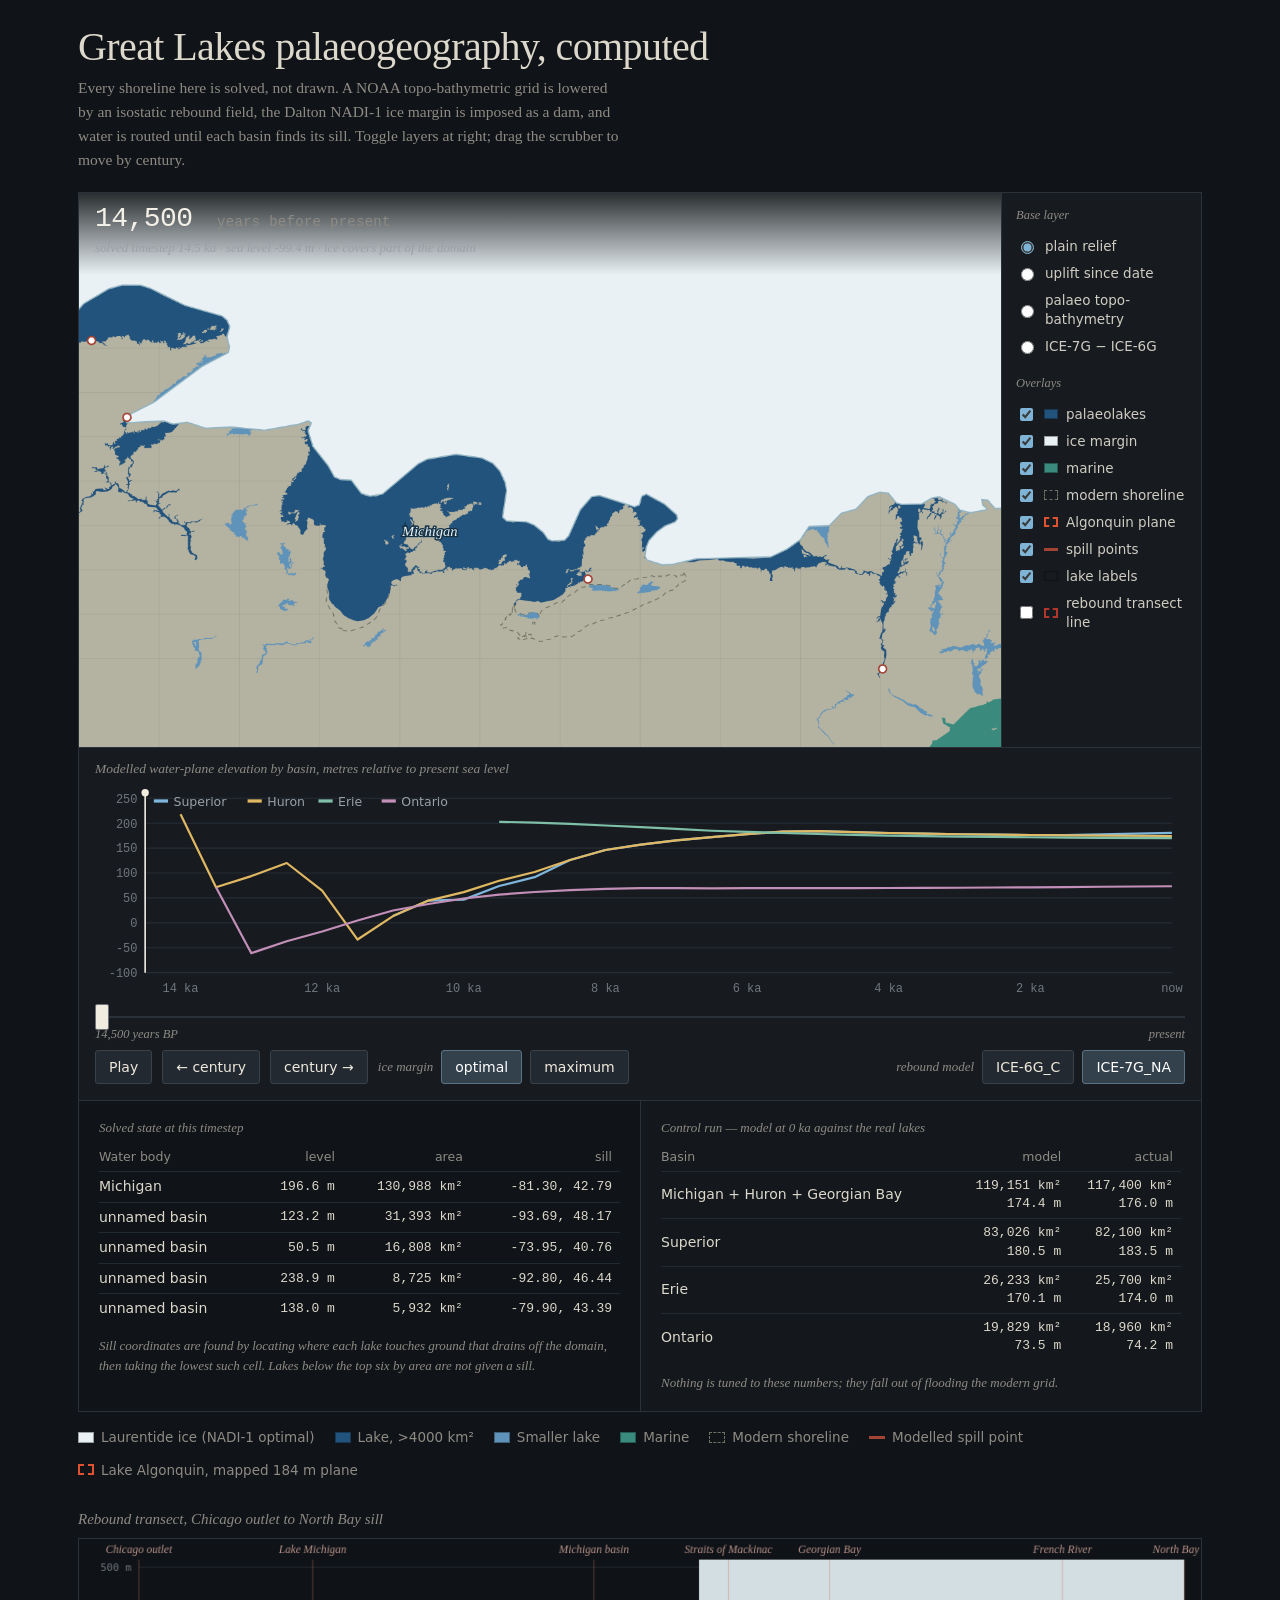
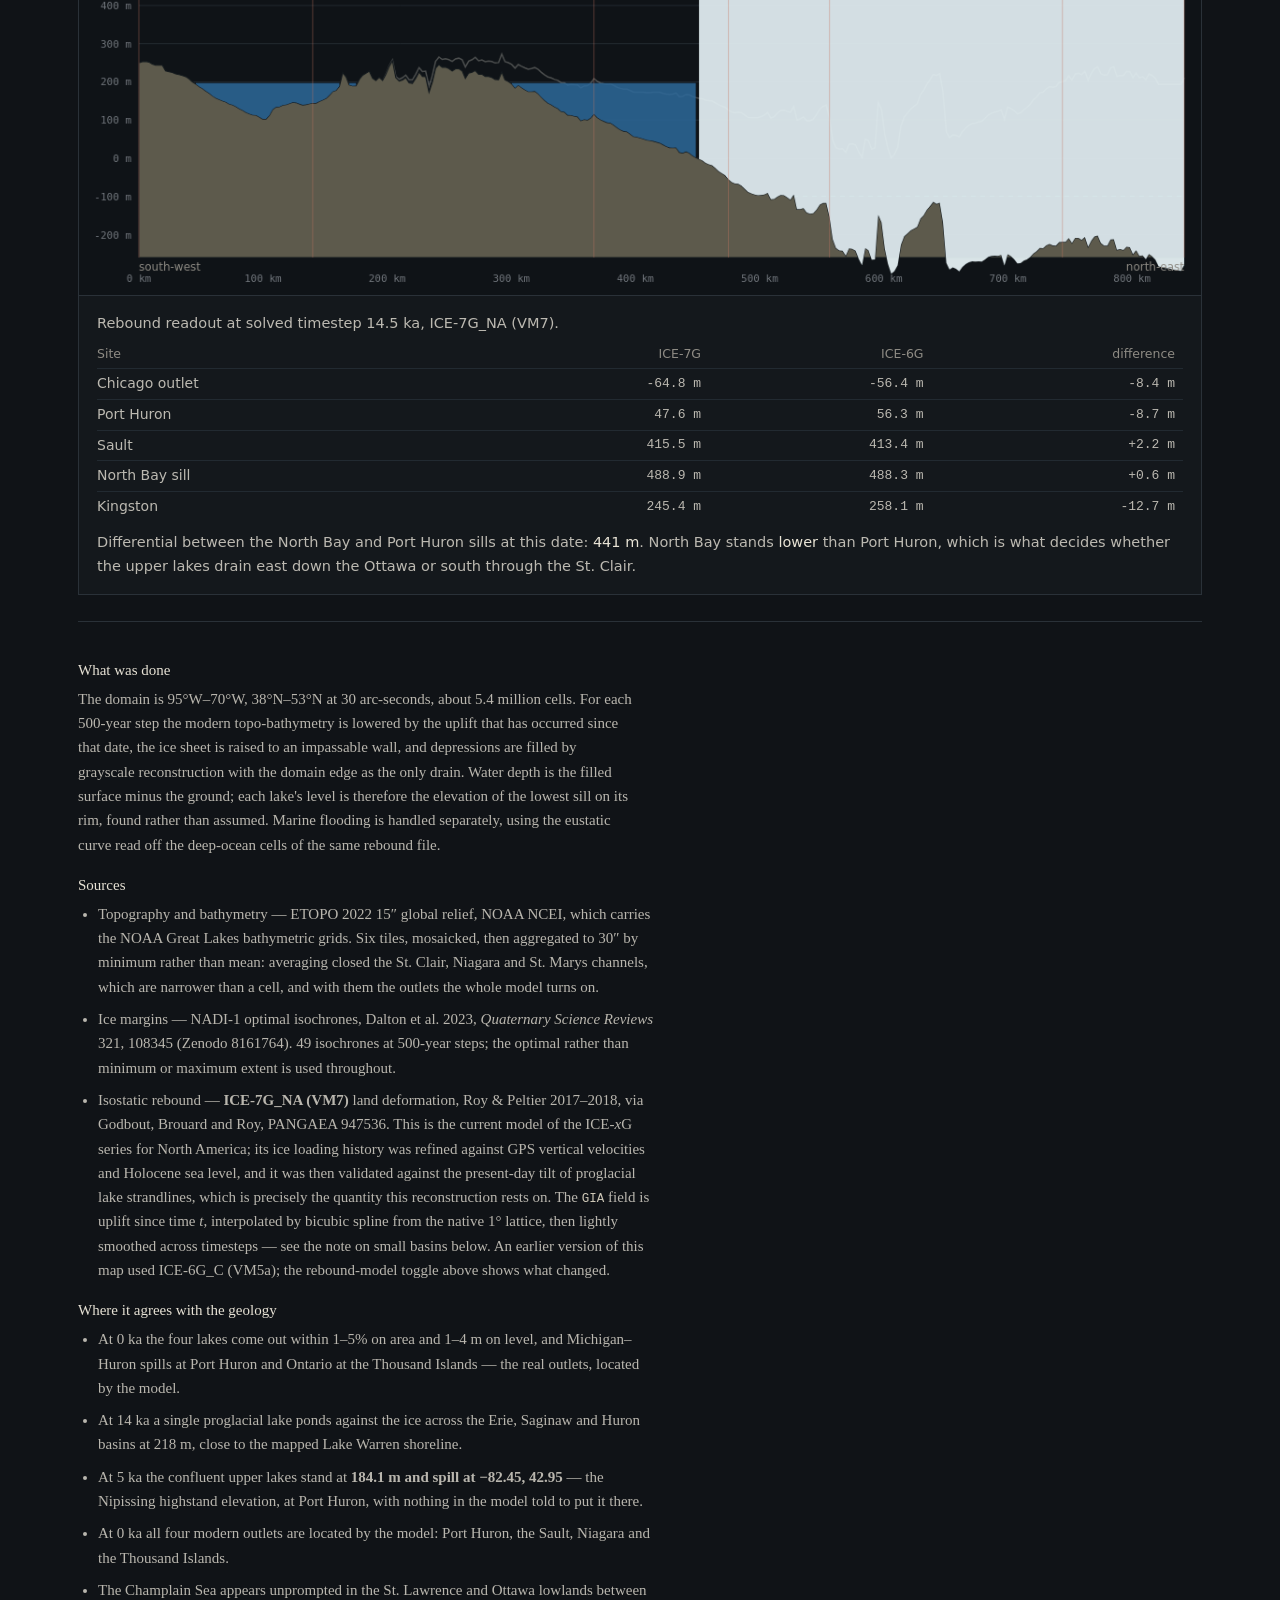
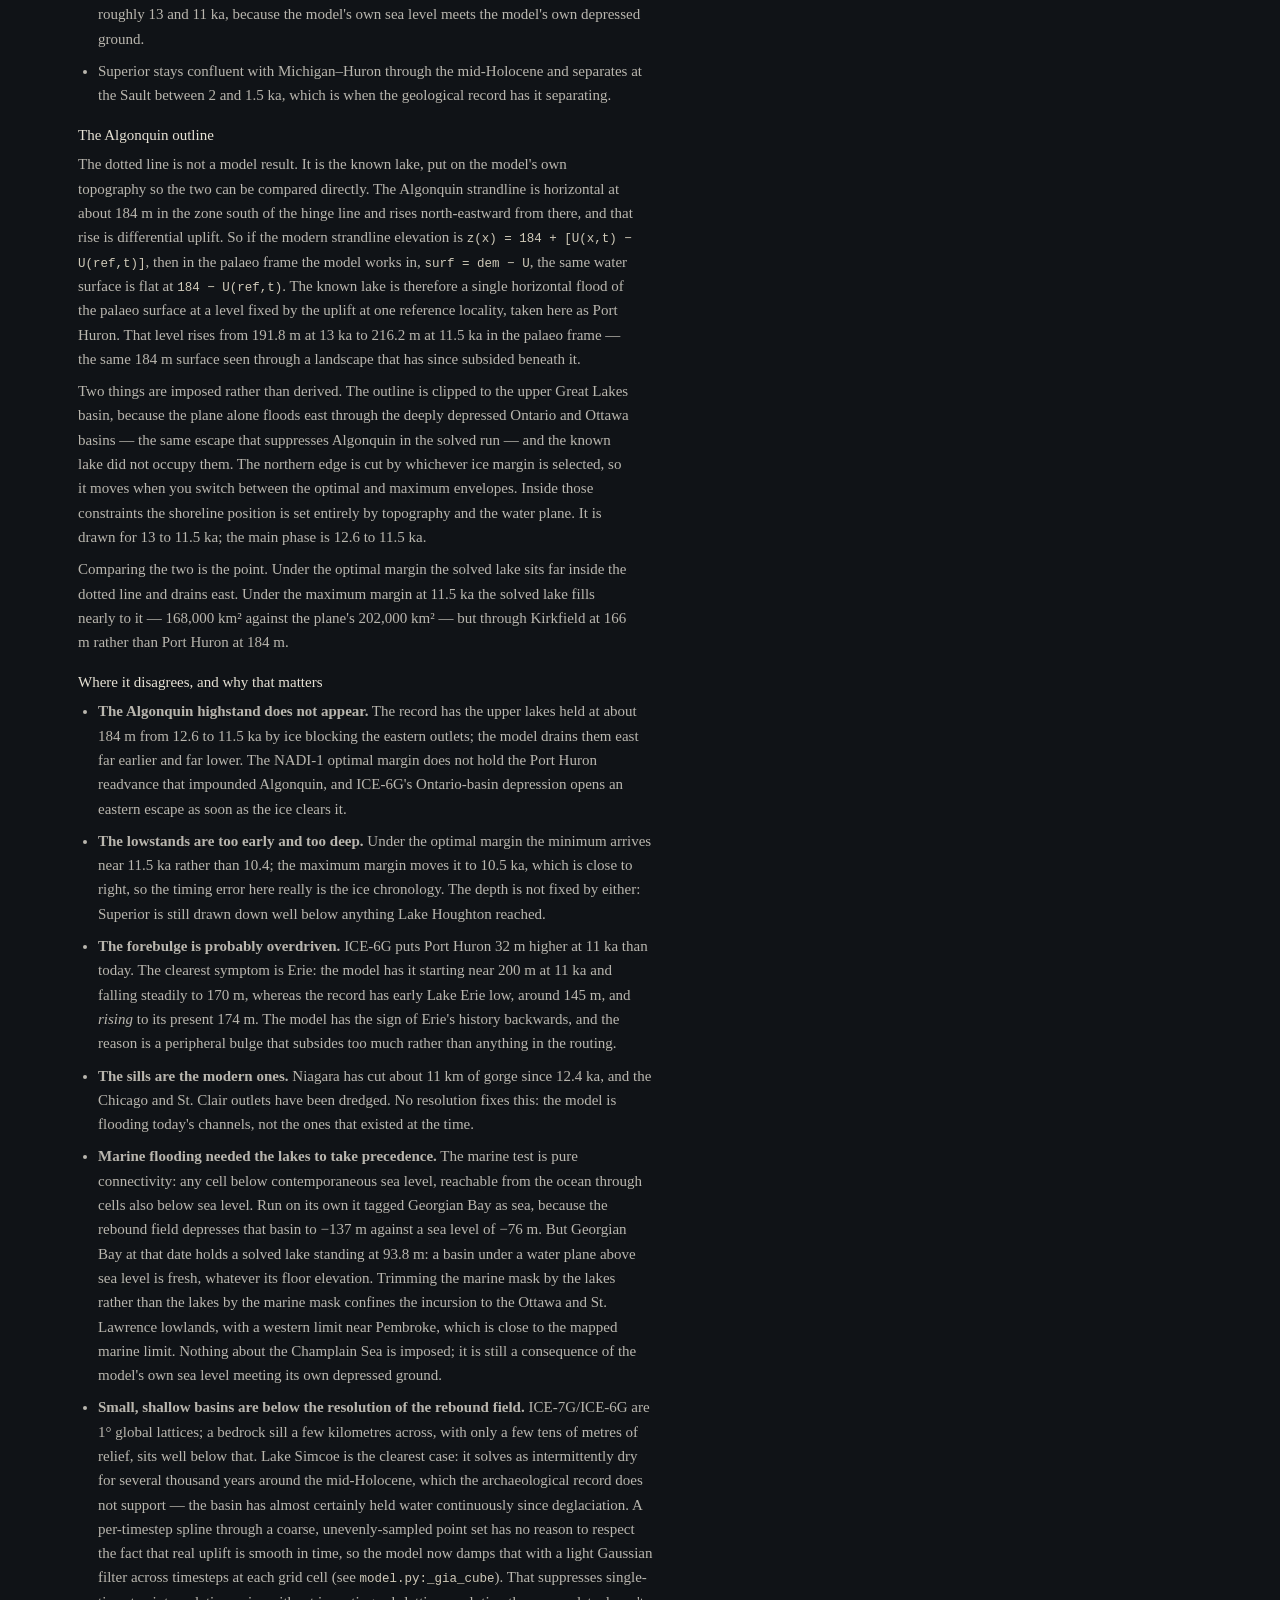
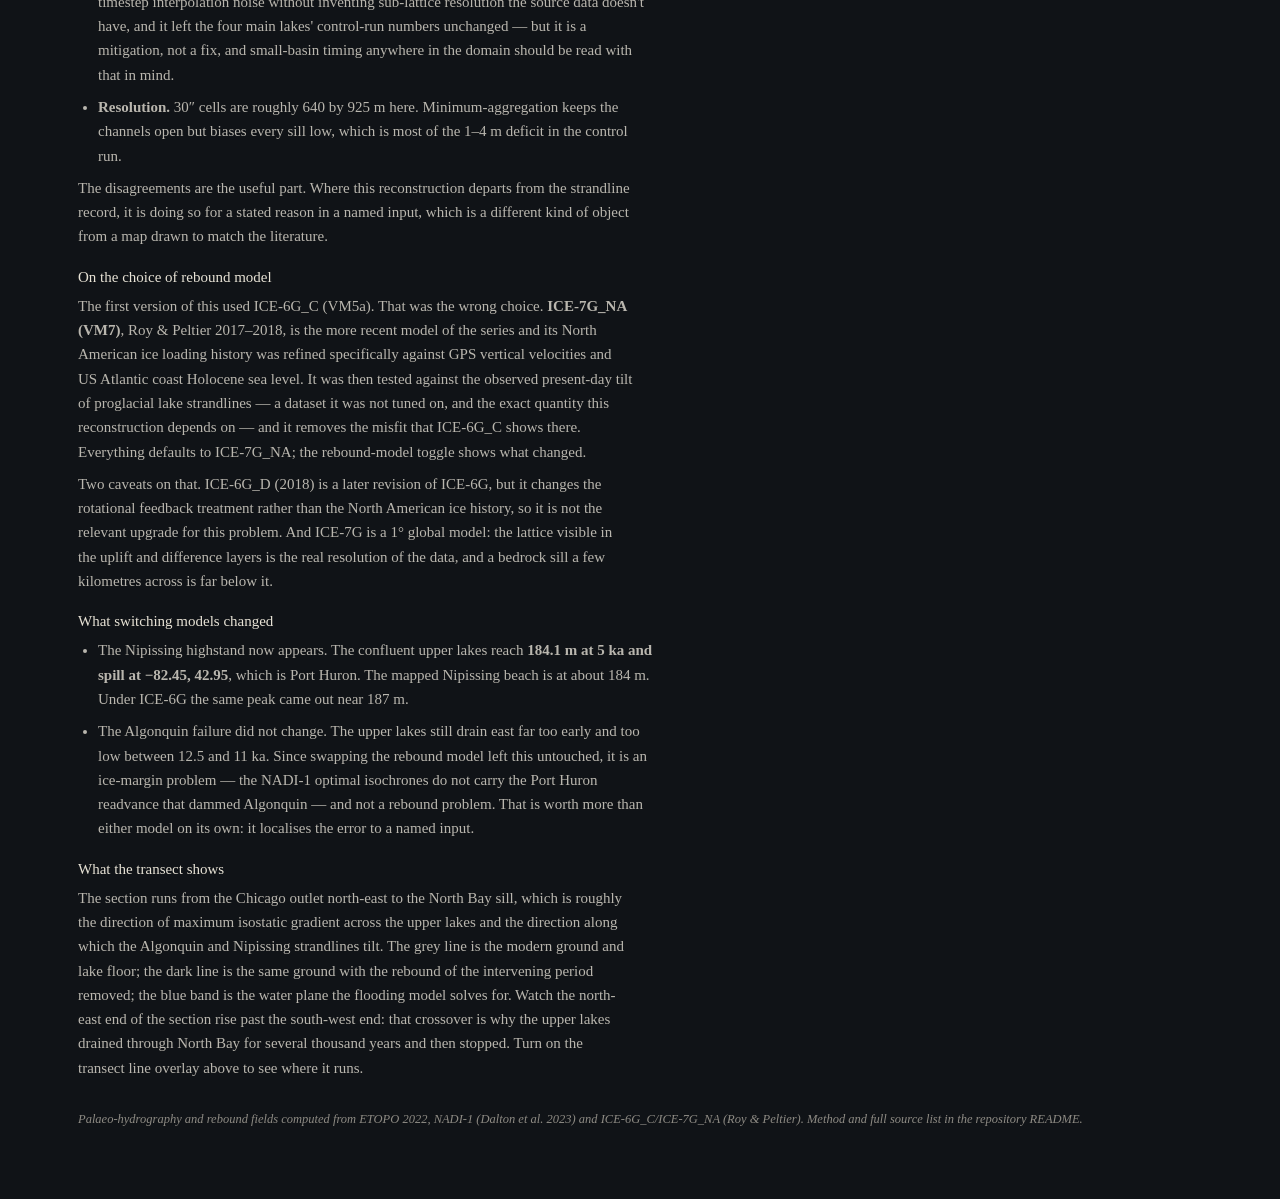
==== index.html @ b4197e24 "Combined two pages into index.html" ====
<!DOCTYPE html>
<html lang="en">
<head>
<meta charset="utf-8">
<meta name="viewport" content="width=device-width, initial-scale=1">
<title>Great Lakes palaeogeography and isostatic rebound, computed</title>
<link rel="stylesheet" href="assets/style.css">
</head>
<body>
<div class="wrap">
<header>
  <h1>Great Lakes palaeogeography, computed</h1>
  <p>Every shoreline here is solved, not drawn. A NOAA topo-bathymetric grid is lowered by an isostatic rebound field, the Dalton NADI-1 ice margin is imposed as a dam, and water is routed until each basin finds its sill. Toggle layers at right; drag the scrubber to move by century.</p>
</header>

<div class="mapwrap">
  <div class="mapframe">
    <canvas id="map" width="1400" height="840"></canvas>
    <div class="reading">
      <div class="yr" id="yr">14,500 <small>years before present</small></div>
      <div class="snap" id="snap"></div>
    </div>
    <div class="loading" id="loading">loading solved timesteps…</div>
  </div>
  <div class="layers">
    <div class="grp">
      <h3>Base layer</h3>
      <label class="radio"><input type="radio" name="base" value="none" checked> plain relief</label>
      <label class="radio"><input type="radio" name="base" value="uplift"> uplift since date</label>
      <label class="radio"><input type="radio" name="base" value="topo"> palaeo topo-bathymetry</label>
      <label class="radio"><input type="radio" name="base" value="diff"> ICE-7G − ICE-6G</label>
    </div>
    <div class="grp">
      <h3>Overlays</h3>
      <label><input type="checkbox" id="lyLakes" checked><b class="sw" style="background:#22537d"></b>palaeolakes</label>
      <label><input type="checkbox" id="lyIce" checked><b class="sw" style="background:#e9f1f4"></b>ice margin</label>
      <label><input type="checkbox" id="lySea" checked><b class="sw" style="background:#3a8b7e"></b>marine</label>
      <label><input type="checkbox" id="lyModern" checked><b class="sw" style="background:transparent;border:1px dashed #6d7161"></b>modern shoreline</label>
      <label><input type="checkbox" id="lyAlg" checked><b class="sw" style="background:transparent;border:2px dashed #e0512f"></b>Algonquin plane</label>
      <label><input type="checkbox" id="lySpill" checked><b class="sw" style="background:#a24334;height:3px;border:none"></b>spill points</label>
      <label><input type="checkbox" id="lyLabels" checked><b class="sw" style="background:transparent"></b>lake labels</label>
      <label><input type="checkbox" id="lyTransect"><b class="sw" style="background:transparent;border:2px dashed #b1372a"></b>rebound transect line</label>
    </div>
  </div>
</div>

<div class="scrub">
  <h2>Modelled water-plane elevation by basin, metres relative to present sea level</h2>
  <svg class="hydro" id="hydro" viewBox="0 0 1000 200" aria-hidden="true"></svg>
  <input type="range" id="slider" min="0" max="14500" step="100" value="0" aria-label="Time, oldest at left">
  <div style="display:flex;justify-content:space-between;font:italic 12.5px Georgia,serif;color:var(--dim);margin-top:2px"><span>14,500 years BP</span><span>present</span></div>
  <div class="controls">
    <button class="btn" id="play">Play</button>
    <button class="btn" id="back">← century</button>
    <button class="btn" id="fwd">century →</button>
    <span style="display:flex;gap:8px;align-items:center">
      <span style="font:italic 13px Georgia,serif;color:var(--dim)">ice margin</span>
      <button class="btn" id="mgOpt" aria-pressed="true">optimal</button>
      <button class="btn" id="mgMax" aria-pressed="false">maximum</button>
    </span>
    <span style="margin-left:auto;display:flex;gap:8px;align-items:center">
      <span style="font:italic 13px Georgia,serif;color:var(--dim)">rebound model</span>
      <button class="btn" id="m6" aria-pressed="false">ICE-6G_C</button>
      <button class="btn" id="m7" aria-pressed="true">ICE-7G_NA</button>
      <div class="scale" id="scaleWrap" style="display:none"><span id="smin"></span><canvas class="ramp" id="ramp" width="150" height="11"></canvas><span id="smax"></span></div>
    </span>
  </div>
</div>

<div class="panel">
  <div class="col">
    <h3>Solved state at this timestep</h3>
    <table id="state"></table>
    <div class="conf" id="conf"></div>
  </div>
  <div class="col">
    <h3>Control run — model at 0 ka against the real lakes</h3>
    <table id="valid"></table>
    <div class="conf">Nothing is tuned to these numbers; they fall out of flooding the modern grid.</div>
  </div>
</div>

<div class="legend">
  <span><b class="sw" style="background:#e9f1f4"></b>Laurentide ice (NADI-1 optimal)</span>
  <span><b class="sw" style="background:#22537d"></b>Lake, &gt;4000 km²</span>
  <span><b class="sw" style="background:#5f93ba"></b>Smaller lake</span>
  <span><b class="sw" style="background:#3a8b7e"></b>Marine</span>
  <span><b class="sw" style="background:transparent;border:1px dashed #6d7161"></b>Modern shoreline</span>
  <span><b class="sw" style="background:#a24334;height:3px;border:none"></b>Modelled spill point</span>
  <span><b class="sw" style="background:transparent;border:2px dashed #e0512f"></b>Lake Algonquin, mapped 184 m plane</span>
</div>

<h2 style="font:italic 400 15px/1.4 Georgia,serif;color:var(--dim);margin:30px 0 0">Rebound transect, Chicago outlet to North Bay sill</h2>
<div class="mapwrap" style="margin-top:8px">
  <div class="mapframe"><canvas id="sec" width="1200" height="380"></canvas></div>
</div>
<div class="readout" id="readout"></div>

<section class="notes">
<h4>What was done</h4>
<p>The domain is 95°W–70°W, 38°N–53°N at 30 arc-seconds, about 5.4 million cells. For each 500-year step the modern topo-bathymetry is lowered by the uplift that has occurred since that date, the ice sheet is raised to an impassable wall, and depressions are filled by grayscale reconstruction with the domain edge as the only drain. Water depth is the filled surface minus the ground; each lake's level is therefore the elevation of the lowest sill on its rim, found rather than assumed. Marine flooding is handled separately, using the eustatic curve read off the deep-ocean cells of the same rebound file.</p>

<h4>Sources</h4>
<ul>
<li>Topography and bathymetry — ETOPO 2022 15″ global relief, NOAA NCEI, which carries the NOAA Great Lakes bathymetric grids. Six tiles, mosaicked, then aggregated to 30″ by minimum rather than mean: averaging closed the St. Clair, Niagara and St. Marys channels, which are narrower than a cell, and with them the outlets the whole model turns on.</li>
<li>Ice margins — NADI-1 optimal isochrones, Dalton et al. 2023, <em>Quaternary Science Reviews</em> 321, 108345 (Zenodo 8161764). 49 isochrones at 500-year steps; the optimal rather than minimum or maximum extent is used throughout.</li>
<li>Isostatic rebound — <b>ICE-7G_NA (VM7)</b> land deformation, Roy &amp; Peltier 2017–2018, via Godbout, Brouard and Roy, PANGAEA 947536. This is the current model of the ICE-<em>x</em>G series for North America; its ice loading history was refined against GPS vertical velocities and Holocene sea level, and it was then validated against the present-day tilt of proglacial lake strandlines, which is precisely the quantity this reconstruction rests on. The <code>GIA</code> field is uplift since time <em>t</em>, interpolated by bicubic spline from the native 1° lattice, then lightly smoothed across timesteps — see the note on small basins below. An earlier version of this map used ICE-6G_C (VM5a); the rebound-model toggle above shows what changed.</li>
</ul>

<h4>Where it agrees with the geology</h4>
<ul>
<li>At 0 ka the four lakes come out within 1–5% on area and 1–4 m on level, and Michigan–Huron spills at Port Huron and Ontario at the Thousand Islands — the real outlets, located by the model.</li>
<li>At 14 ka a single proglacial lake ponds against the ice across the Erie, Saginaw and Huron basins at 218 m, close to the mapped Lake Warren shoreline.</li>
<li>At 5 ka the confluent upper lakes stand at <b>184.1 m and spill at −82.45, 42.95</b> — the Nipissing highstand elevation, at Port Huron, with nothing in the model told to put it there.</li>
<li>At 0 ka all four modern outlets are located by the model: Port Huron, the Sault, Niagara and the Thousand Islands.</li>
<li>The Champlain Sea appears unprompted in the St. Lawrence and Ottawa lowlands between roughly 13 and 11 ka, because the model's own sea level meets the model's own depressed ground.</li>
<li>Superior stays confluent with Michigan–Huron through the mid-Holocene and separates at the Sault between 2 and 1.5 ka, which is when the geological record has it separating.</li>
</ul>

<h4>The Algonquin outline</h4>
<p>The dotted line is not a model result. It is the known lake, put on the model's own topography so the two can be compared directly. The Algonquin strandline is horizontal at about 184 m in the zone south of the hinge line and rises north-eastward from there, and that rise is differential uplift. So if the modern strandline elevation is <code>z(x) = 184 + [U(x,t) − U(ref,t)]</code>, then in the palaeo frame the model works in, <code>surf = dem − U</code>, the same water surface is flat at <code>184 − U(ref,t)</code>. The known lake is therefore a single horizontal flood of the palaeo surface at a level fixed by the uplift at one reference locality, taken here as Port Huron. That level rises from 191.8 m at 13 ka to 216.2 m at 11.5 ka in the palaeo frame — the same 184 m surface seen through a landscape that has since subsided beneath it.</p>
<p>Two things are imposed rather than derived. The outline is clipped to the upper Great Lakes basin, because the plane alone floods east through the deeply depressed Ontario and Ottawa basins — the same escape that suppresses Algonquin in the solved run — and the known lake did not occupy them. The northern edge is cut by whichever ice margin is selected, so it moves when you switch between the optimal and maximum envelopes. Inside those constraints the shoreline position is set entirely by topography and the water plane. It is drawn for 13 to 11.5 ka; the main phase is 12.6 to 11.5 ka.</p>
<p>Comparing the two is the point. Under the optimal margin the solved lake sits far inside the dotted line and drains east. Under the maximum margin at 11.5 ka the solved lake fills nearly to it — 168,000 km² against the plane's 202,000 km² — but through Kirkfield at 166 m rather than Port Huron at 184 m.</p>

<h4>Where it disagrees, and why that matters</h4>
<ul>
<li><strong>The Algonquin highstand does not appear.</strong> The record has the upper lakes held at about 184 m from 12.6 to 11.5 ka by ice blocking the eastern outlets; the model drains them east far earlier and far lower. The NADI-1 optimal margin does not hold the Port Huron readvance that impounded Algonquin, and ICE-6G's Ontario-basin depression opens an eastern escape as soon as the ice clears it.</li>
<li><strong>The lowstands are too early and too deep.</strong> Under the optimal margin the minimum arrives near 11.5 ka rather than 10.4; the maximum margin moves it to 10.5 ka, which is close to right, so the timing error here really is the ice chronology. The depth is not fixed by either: Superior is still drawn down well below anything Lake Houghton reached.</li>
<li><strong>The forebulge is probably overdriven.</strong> ICE-6G puts Port Huron 32 m higher at 11 ka than today. The clearest symptom is Erie: the model has it starting near 200 m at 11 ka and falling steadily to 170 m, whereas the record has early Lake Erie low, around 145 m, and <em>rising</em> to its present 174 m. The model has the sign of Erie's history backwards, and the reason is a peripheral bulge that subsides too much rather than anything in the routing.</li>
<li><strong>The sills are the modern ones.</strong> Niagara has cut about 11 km of gorge since 12.4 ka, and the Chicago and St. Clair outlets have been dredged. No resolution fixes this: the model is flooding today's channels, not the ones that existed at the time.</li>
<li><strong>Marine flooding needed the lakes to take precedence.</strong> The marine test is pure connectivity: any cell below contemporaneous sea level, reachable from the ocean through cells also below sea level. Run on its own it tagged Georgian Bay as sea, because the rebound field depresses that basin to −137 m against a sea level of −76 m. But Georgian Bay at that date holds a solved lake standing at 93.8 m: a basin under a water plane above sea level is fresh, whatever its floor elevation. Trimming the marine mask by the lakes rather than the lakes by the marine mask confines the incursion to the Ottawa and St. Lawrence lowlands, with a western limit near Pembroke, which is close to the mapped marine limit. Nothing about the Champlain Sea is imposed; it is still a consequence of the model's own sea level meeting its own depressed ground.</li>
<li><strong>Small, shallow basins are below the resolution of the rebound field.</strong> ICE-7G/ICE-6G are 1° global lattices; a bedrock sill a few kilometres across, with only a few tens of metres of relief, sits well below that. Lake Simcoe is the clearest case: it solves as intermittently dry for several thousand years around the mid-Holocene, which the archaeological record does not support — the basin has almost certainly held water continuously since deglaciation. A per-timestep spline through a coarse, unevenly-sampled point set has no reason to respect the fact that real uplift is smooth in time, so the model now damps that with a light Gaussian filter across timesteps at each grid cell (see <code>model.py:_gia_cube</code>). That suppresses single-timestep interpolation noise without inventing sub-lattice resolution the source data doesn't have, and it left the four main lakes' control-run numbers unchanged — but it is a mitigation, not a fix, and small-basin timing anywhere in the domain should be read with that in mind.</li>
<li><strong>Resolution.</strong> 30″ cells are roughly 640 by 925 m here. Minimum-aggregation keeps the channels open but biases every sill low, which is most of the 1–4 m deficit in the control run.</li>
</ul>
<p>The disagreements are the useful part. Where this reconstruction departs from the strandline record, it is doing so for a stated reason in a named input, which is a different kind of object from a map drawn to match the literature.</p>

<h4>On the choice of rebound model</h4>
<p>The first version of this used ICE-6G_C (VM5a). That was the wrong choice. <b>ICE-7G_NA (VM7)</b>, Roy &amp; Peltier 2017–2018, is the more recent model of the series and its North American ice loading history was refined specifically against GPS vertical velocities and US Atlantic coast Holocene sea level. It was then tested against the observed present-day tilt of proglacial lake strandlines — a dataset it was not tuned on, and the exact quantity this reconstruction depends on — and it removes the misfit that ICE-6G_C shows there. Everything defaults to ICE-7G_NA; the rebound-model toggle shows what changed.</p>
<p>Two caveats on that. ICE-6G_D (2018) is a later revision of ICE-6G, but it changes the rotational feedback treatment rather than the North American ice history, so it is not the relevant upgrade for this problem. And ICE-7G is a 1° global model: the lattice visible in the uplift and difference layers is the real resolution of the data, and a bedrock sill a few kilometres across is far below it.</p>

<h4>What switching models changed</h4>
<ul>
<li>The Nipissing highstand now appears. The confluent upper lakes reach <b>184.1 m at 5 ka and spill at −82.45, 42.95</b>, which is Port Huron. The mapped Nipissing beach is at about 184 m. Under ICE-6G the same peak came out near 187 m.</li>
<li>The Algonquin failure did not change. The upper lakes still drain east far too early and too low between 12.5 and 11 ka. Since swapping the rebound model left this untouched, it is an ice-margin problem — the NADI-1 optimal isochrones do not carry the Port Huron readvance that dammed Algonquin — and not a rebound problem. That is worth more than either model on its own: it localises the error to a named input.</li>
</ul>

<h4>What the transect shows</h4>
<p>The section runs from the Chicago outlet north-east to the North Bay sill, which is roughly the direction of maximum isostatic gradient across the upper lakes and the direction along which the Algonquin and Nipissing strandlines tilt. The grey line is the modern ground and lake floor; the dark line is the same ground with the rebound of the intervening period removed; the blue band is the water plane the flooding model solves for. Watch the north-east end of the section rise past the south-west end: that crossover is why the upper lakes drained through North Bay for several thousand years and then stopped. Turn on the transect line overlay above to see where it runs.</p>
</section>

<footer class="credit">Palaeo-hydrography and rebound fields computed from ETOPO 2022, NADI-1 (Dalton et al. 2023) and ICE-6G_C/ICE-7G_NA (Roy &amp; Peltier). Method and full source list in the repository README.</footer>
</div>
<script src="assets/app.js"></script>
</body>
</html>
---- assets/style.css ----
:root{
  --slate:#101317; --slate2:#171b20; --rule:#2a3138;
  --till:#b4b2a1; --ice:#e9f1f4; --water:#22537d; --water2:#5f93ba;
  --sea:#3a8b7e; --outlet:#a24334; --paper:#dcd8cb; --dim:#8e8b84;
}
*{box-sizing:border-box}
html,body{margin:0;background:var(--slate);color:var(--paper)}
body{font:16px/1.55 "Iowan Old Style","Hoefler Text",Georgia,serif;-webkit-font-smoothing:antialiased}
.wrap{max-width:1160px;margin:0 auto;padding:26px 18px 70px}
h1{font-size:clamp(25px,4.2vw,40px);line-height:1.06;font-weight:400;letter-spacing:-.015em;margin:0 0 8px}
header p{margin:0;max-width:70ch;color:var(--dim);font-size:15.5px}

/* map + layer rail */
.mapwrap{display:flex;gap:0;margin-top:20px;border:1px solid var(--rule);background:#0c0f12}
.mapframe{position:relative;flex:1;min-width:0;overflow:hidden}
canvas{display:block;width:100%;height:auto}
.reading{position:absolute;top:0;left:0;width:100%;padding:12px 16px 16px;pointer-events:none;
  background:linear-gradient(180deg,rgba(8,11,14,.85),rgba(8,11,14,0))}
.yr{font:400 clamp(20px,3vw,28px)/1 ui-monospace,Menlo,Consolas,monospace;letter-spacing:-.02em;color:#f3f0e7}
.yr small{font-size:.5em;color:var(--dim);margin-left:.6em;letter-spacing:.02em}
.snap{margin-top:5px;font-size:13px;color:#9aa0a6;font-style:italic;max-width:70ch}

.layers{width:200px;flex:none;border-left:1px solid var(--rule);background:var(--slate2);
  padding:14px 14px 10px;font:400 13.5px/1.4 ui-sans-serif,system-ui,sans-serif}
.layers h3{margin:0 0 8px;font:italic 400 12.5px/1.4 Georgia,serif;color:var(--dim)}
.layers .grp{margin:0 0 16px}
.layers .grp:last-child{margin-bottom:0}
.layers label{display:flex;align-items:center;gap:8px;padding:4px 0;color:#cfccc1;cursor:pointer}
.layers label.radio{padding-left:0}
.layers input{accent-color:#7fb4d6;cursor:pointer}
.layers .sw{width:14px;height:10px;border:1px solid rgba(0,0,0,.35);flex:none}
@media (max-width:820px){.mapwrap{flex-direction:column}.layers{width:auto;border-left:none;border-top:1px solid var(--rule);
  display:grid;grid-template-columns:1fr 1fr}}

.scrub{border:1px solid var(--rule);border-top:none;background:var(--slate2);padding:12px 16px 6px}
.scrub h2{margin:0 0 4px;font:italic 400 13.5px/1.4 Georgia,serif;color:var(--dim)}
svg.hydro{display:block;width:100%;height:auto;overflow:visible}
input[type=range]{-webkit-appearance:none;appearance:none;width:100%;background:transparent;margin:2px 0 0}
input[type=range]:focus{outline:none}
input[type=range]:focus-visible{outline:2px solid #7fb4d6;outline-offset:6px}
input[type=range]::-webkit-slider-runnable-track{height:2px;background:var(--rule)}
input[type=range]::-moz-range-track{height:2px;background:var(--rule)}
input[type=range]::-webkit-slider-thumb{-webkit-appearance:none;width:14px;height:26px;margin-top:-12px;
  border-radius:2px;background:#f0ece0;border:1px solid #6d7278;cursor:grab}
input[type=range]::-moz-range-thumb{width:14px;height:26px;border-radius:2px;background:#f0ece0;border:1px solid #6d7278}
.controls{display:flex;gap:10px;align-items:center;flex-wrap:wrap;padding:8px 0 10px}
button.btn{font:500 14px/1 ui-sans-serif,system-ui,sans-serif;color:#eee9dc;background:#222931;
  border:1px solid #39424b;border-radius:3px;padding:9px 13px;cursor:pointer}
button.btn:hover{background:#2b333b}
button.btn:focus-visible{outline:2px solid #7fb4d6;outline-offset:2px}
button.btn[aria-pressed=true]{background:#33414d;border-color:#5b7285;color:#fff}
.scale{display:flex;align-items:center;gap:10px;margin-left:auto;font:400 12.5px/1 ui-sans-serif,system-ui,sans-serif;color:var(--dim)}
.ramp{width:150px;height:11px;border:1px solid #3a424a}

.panel{border:1px solid var(--rule);border-top:none;display:grid;grid-template-columns:1fr 1fr}
.col{padding:18px 20px}
.col+.col{border-left:1px solid var(--rule);background:#14181c}
h3{margin:0 0 10px;font:italic 400 13px/1.4 Georgia,serif;color:var(--dim)}
table{border-collapse:collapse;width:100%;font:400 14px/1.4 ui-sans-serif,system-ui,sans-serif}
th{text-align:left;font-weight:500;color:var(--dim);padding:0 8px 6px 0;font-size:12.5px}
td{padding:5px 8px 5px 0;border-top:1px solid #222a31;font-variant-numeric:tabular-nums}
td.n{text-align:right;font-family:ui-monospace,Menlo,monospace;font-size:13px}
.conf{font-size:13px;color:var(--dim);font-style:italic;margin-top:12px}

.readout{border:1px solid var(--rule);border-top:none;padding:16px 18px;background:#14181c;
  font:400 14.5px/1.6 ui-sans-serif,system-ui,sans-serif;color:#bcb9b1}
.readout b{color:#e9e4d6;font-weight:500}

.legend{display:flex;flex-wrap:wrap;gap:14px 20px;margin-top:16px;
  font:400 13.5px/1.4 ui-sans-serif,system-ui,sans-serif;color:var(--dim)}
.legend span{display:flex;align-items:center;gap:7px}
.sw{width:16px;height:11px;border:1px solid rgba(0,0,0,.35)}

.loading{position:absolute;inset:0;display:flex;align-items:center;justify-content:center;
  font:italic 15px Georgia,serif;color:var(--dim);background:#0c0f12}
.loading[hidden]{display:none}

section.notes{margin-top:26px;border-top:1px solid var(--rule);padding-top:20px}
section.notes h4{margin:18px 0 6px;font:400 15px/1.4 Georgia,serif;color:#e7e2d5}
section.notes p,section.notes li{font-size:15px;line-height:1.62;color:#b9b6ae;max-width:74ch;margin:0 0 8px}
section.notes ul{padding-left:20px;margin:0 0 8px}
code{font:12.5px ui-monospace,Menlo,monospace;color:#cfc9b8}
a{color:#a9c9dd}
a:visited{color:#b3a9dd}
footer.credit{margin-top:30px;font-size:12.5px;color:var(--dim);font-style:italic}

@media (max-width:760px){.panel{grid-template-columns:1fr}.col+.col{border-left:none;border-top:1px solid var(--rule)}}
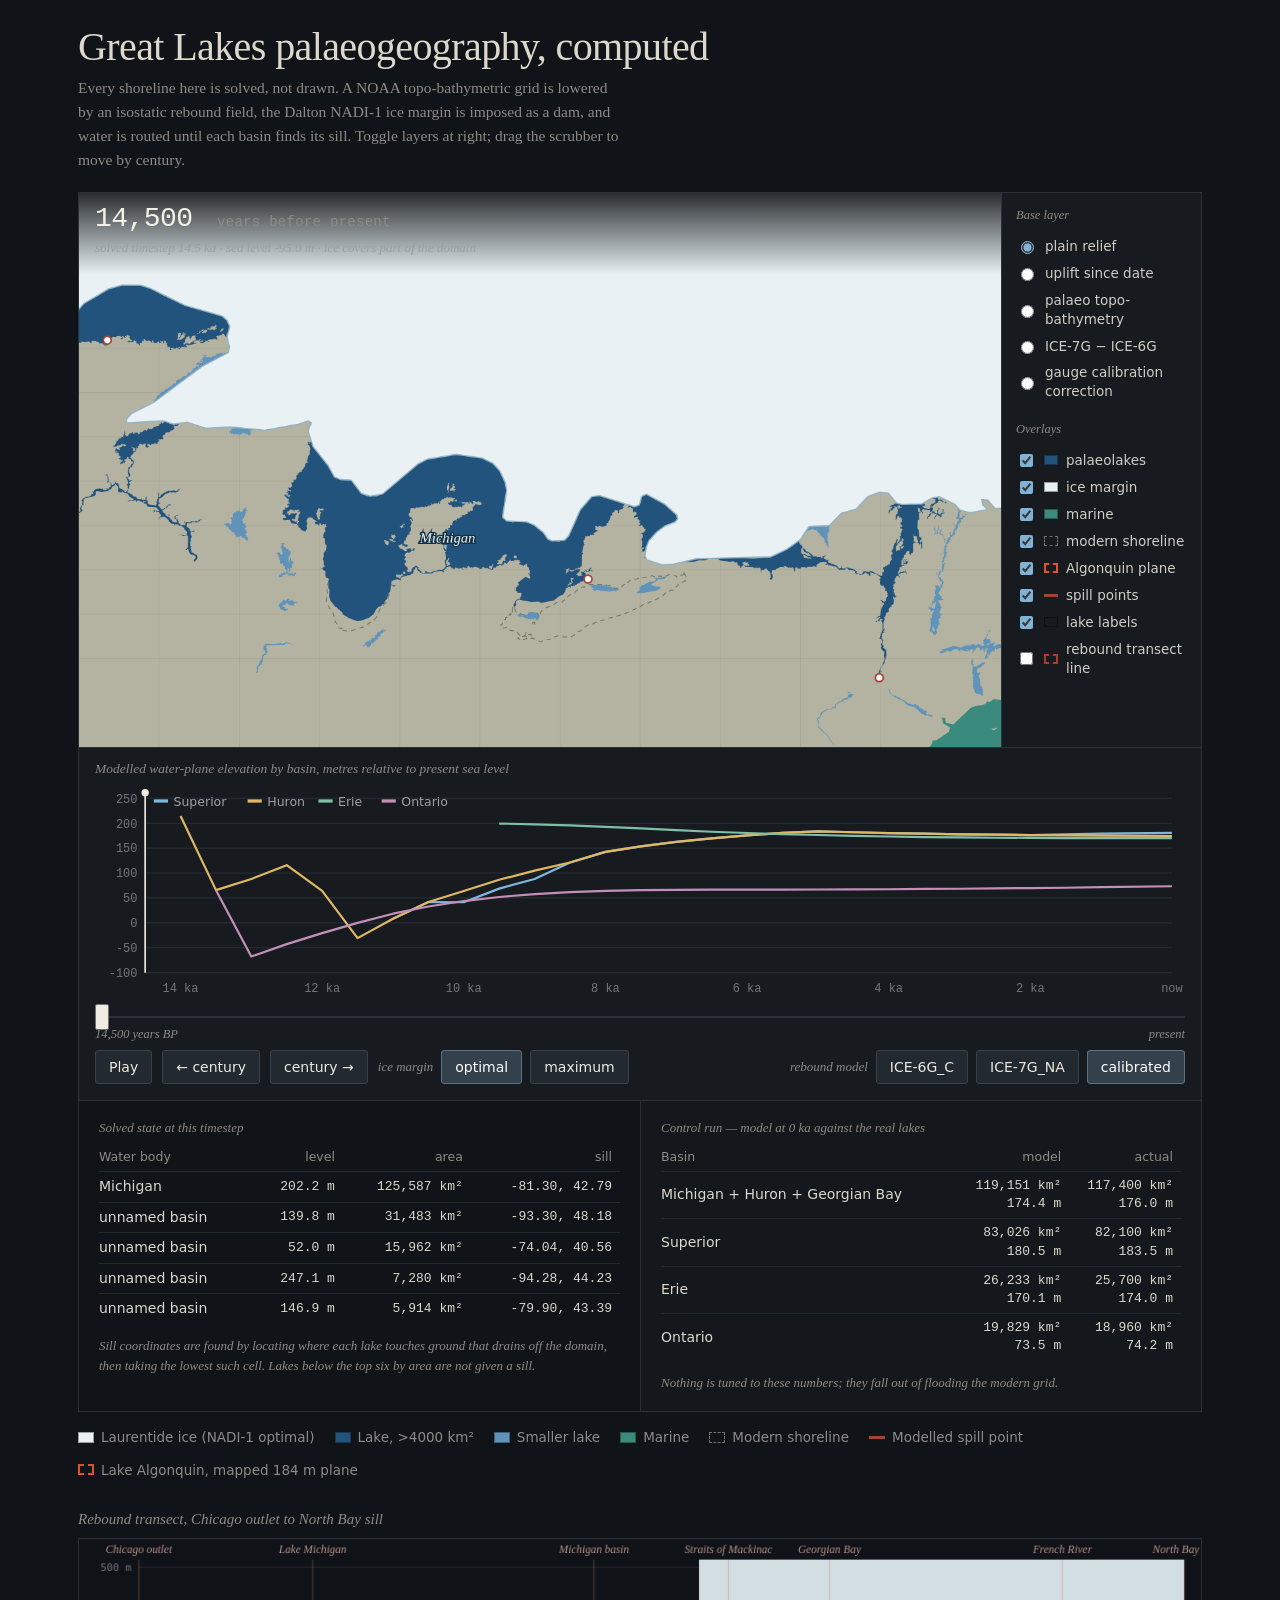
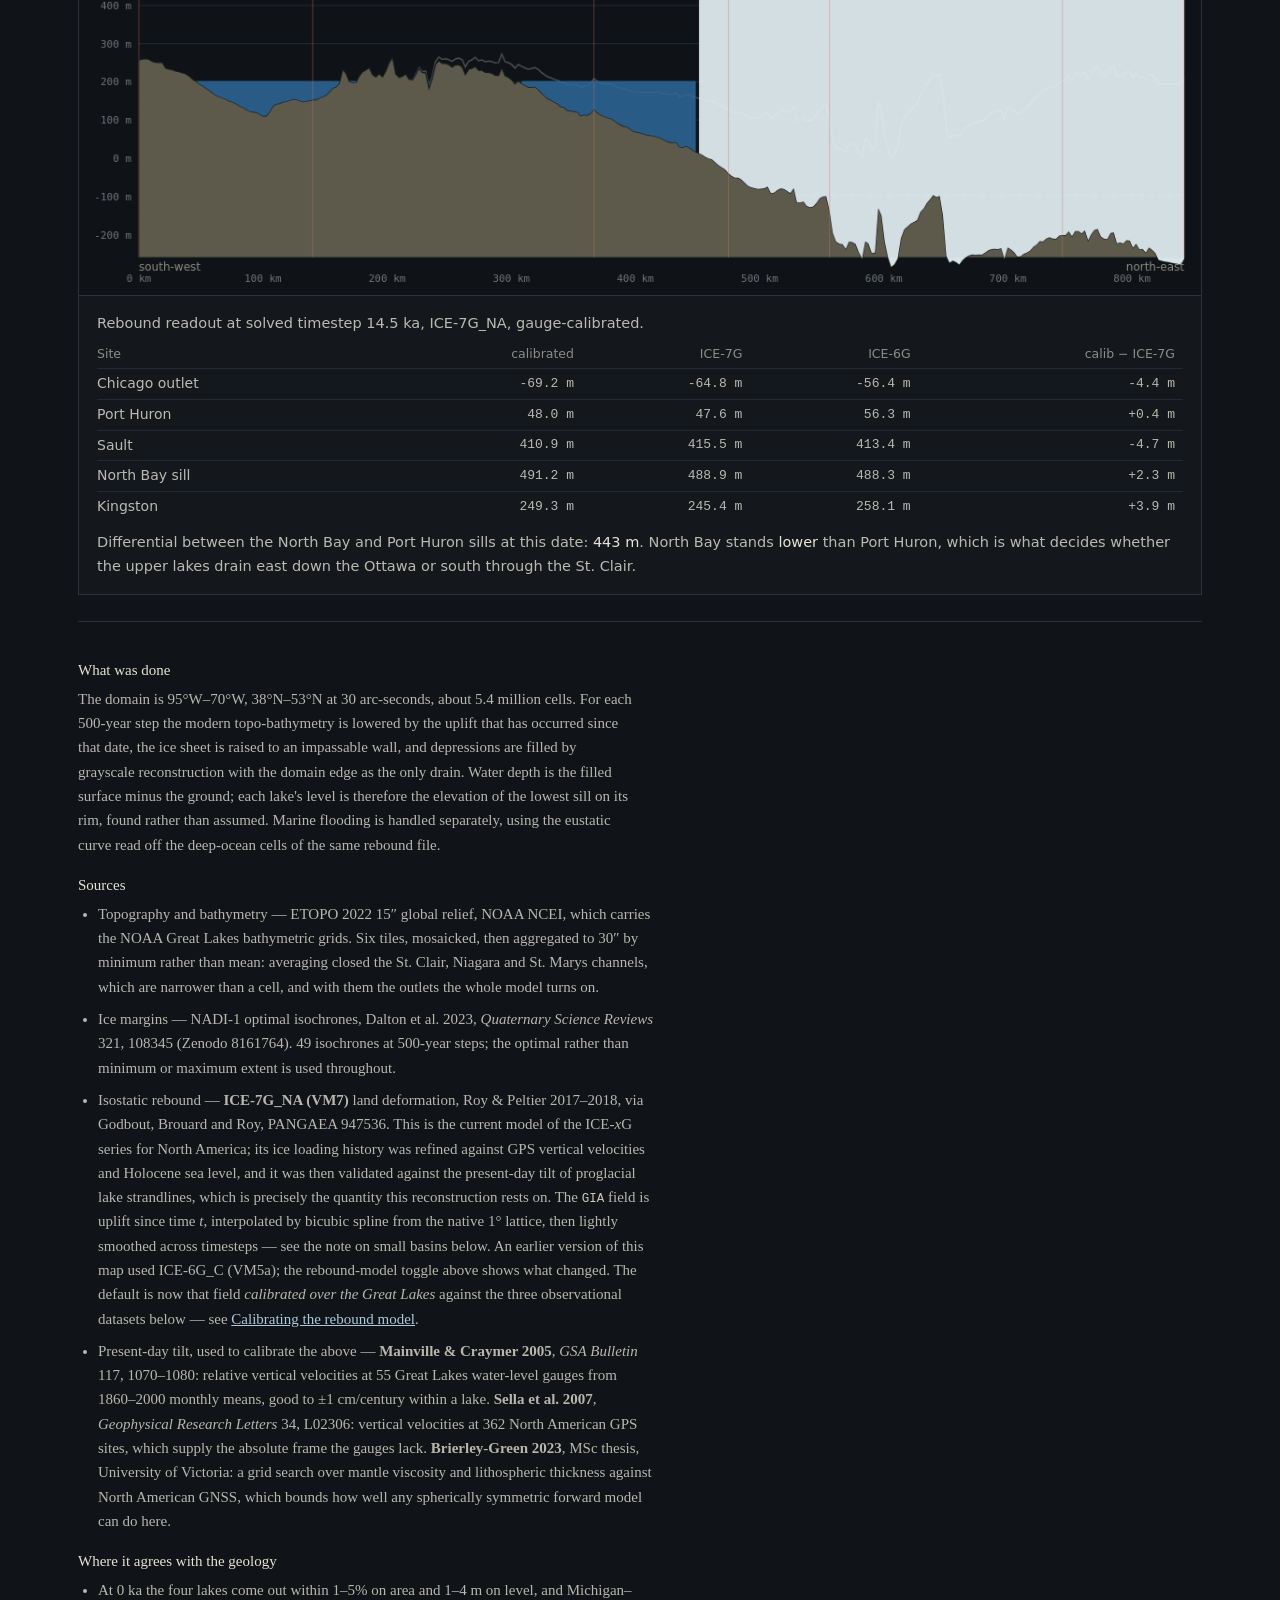
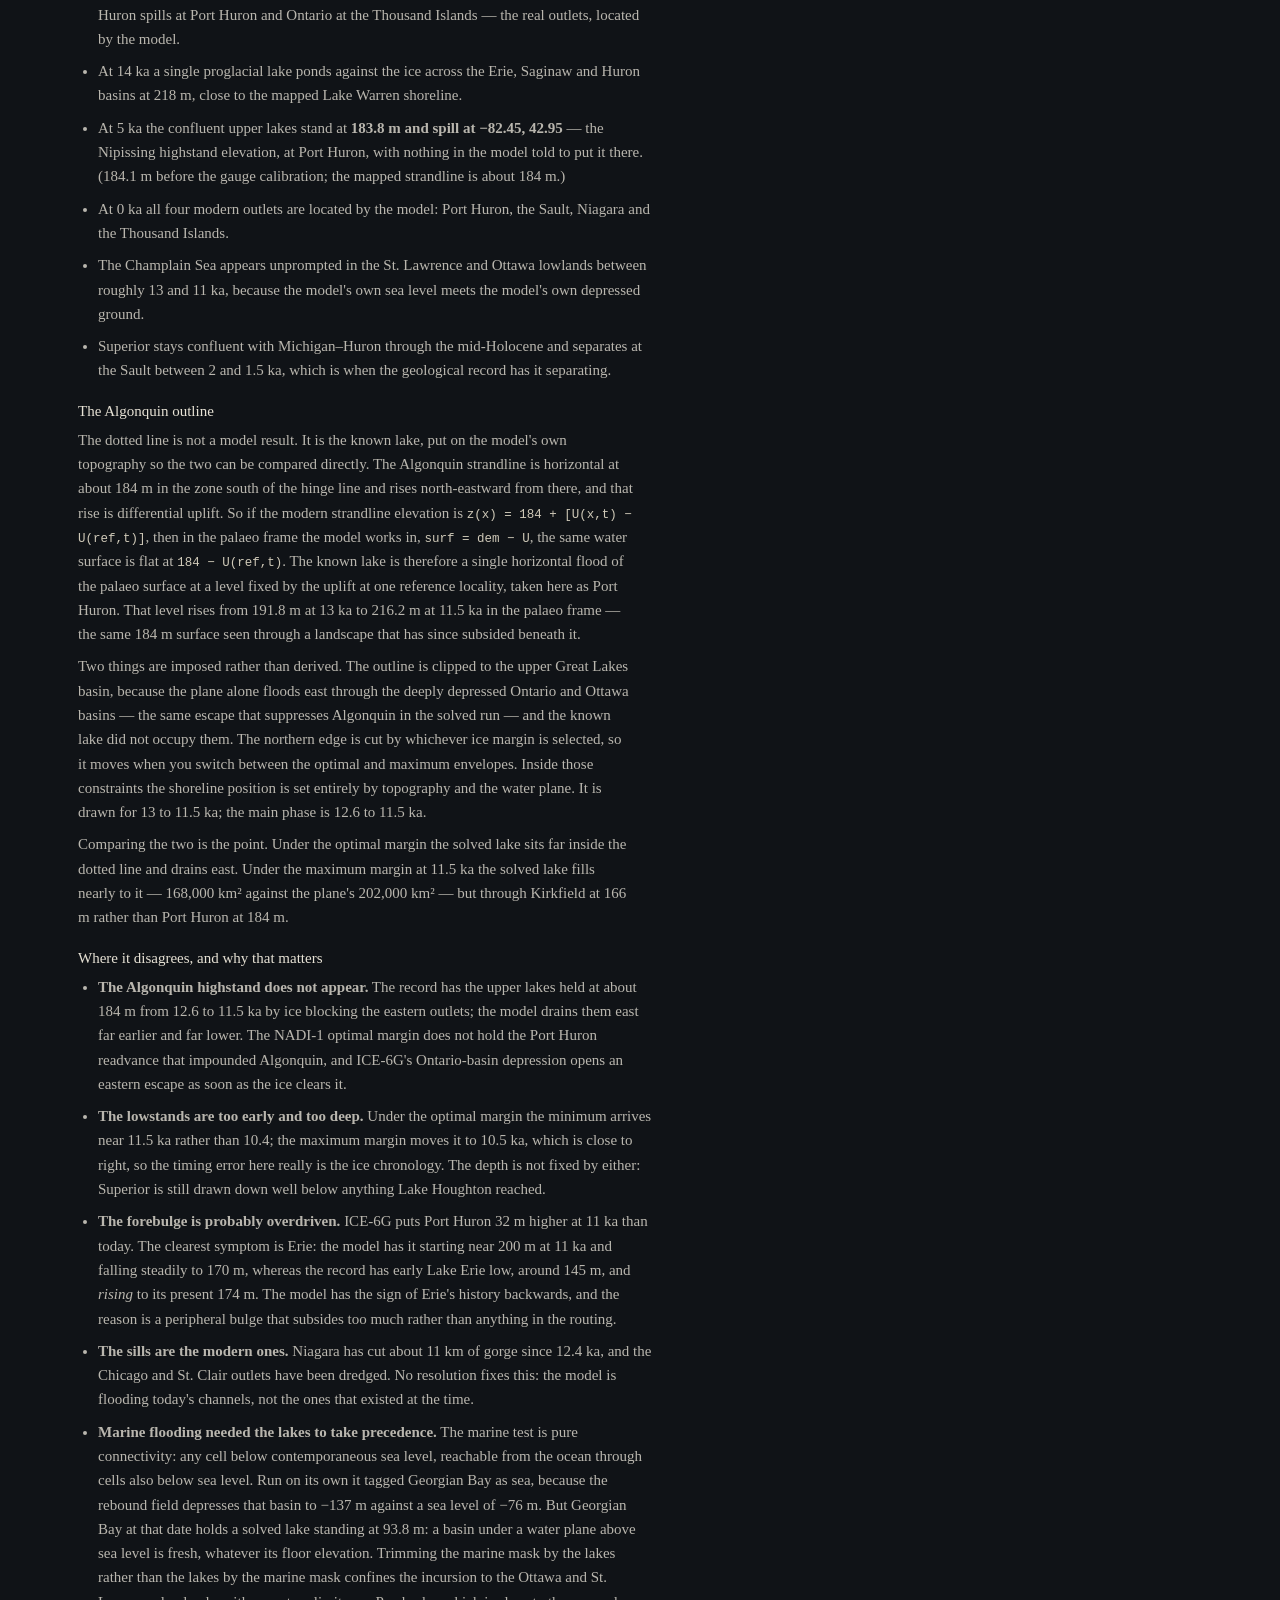
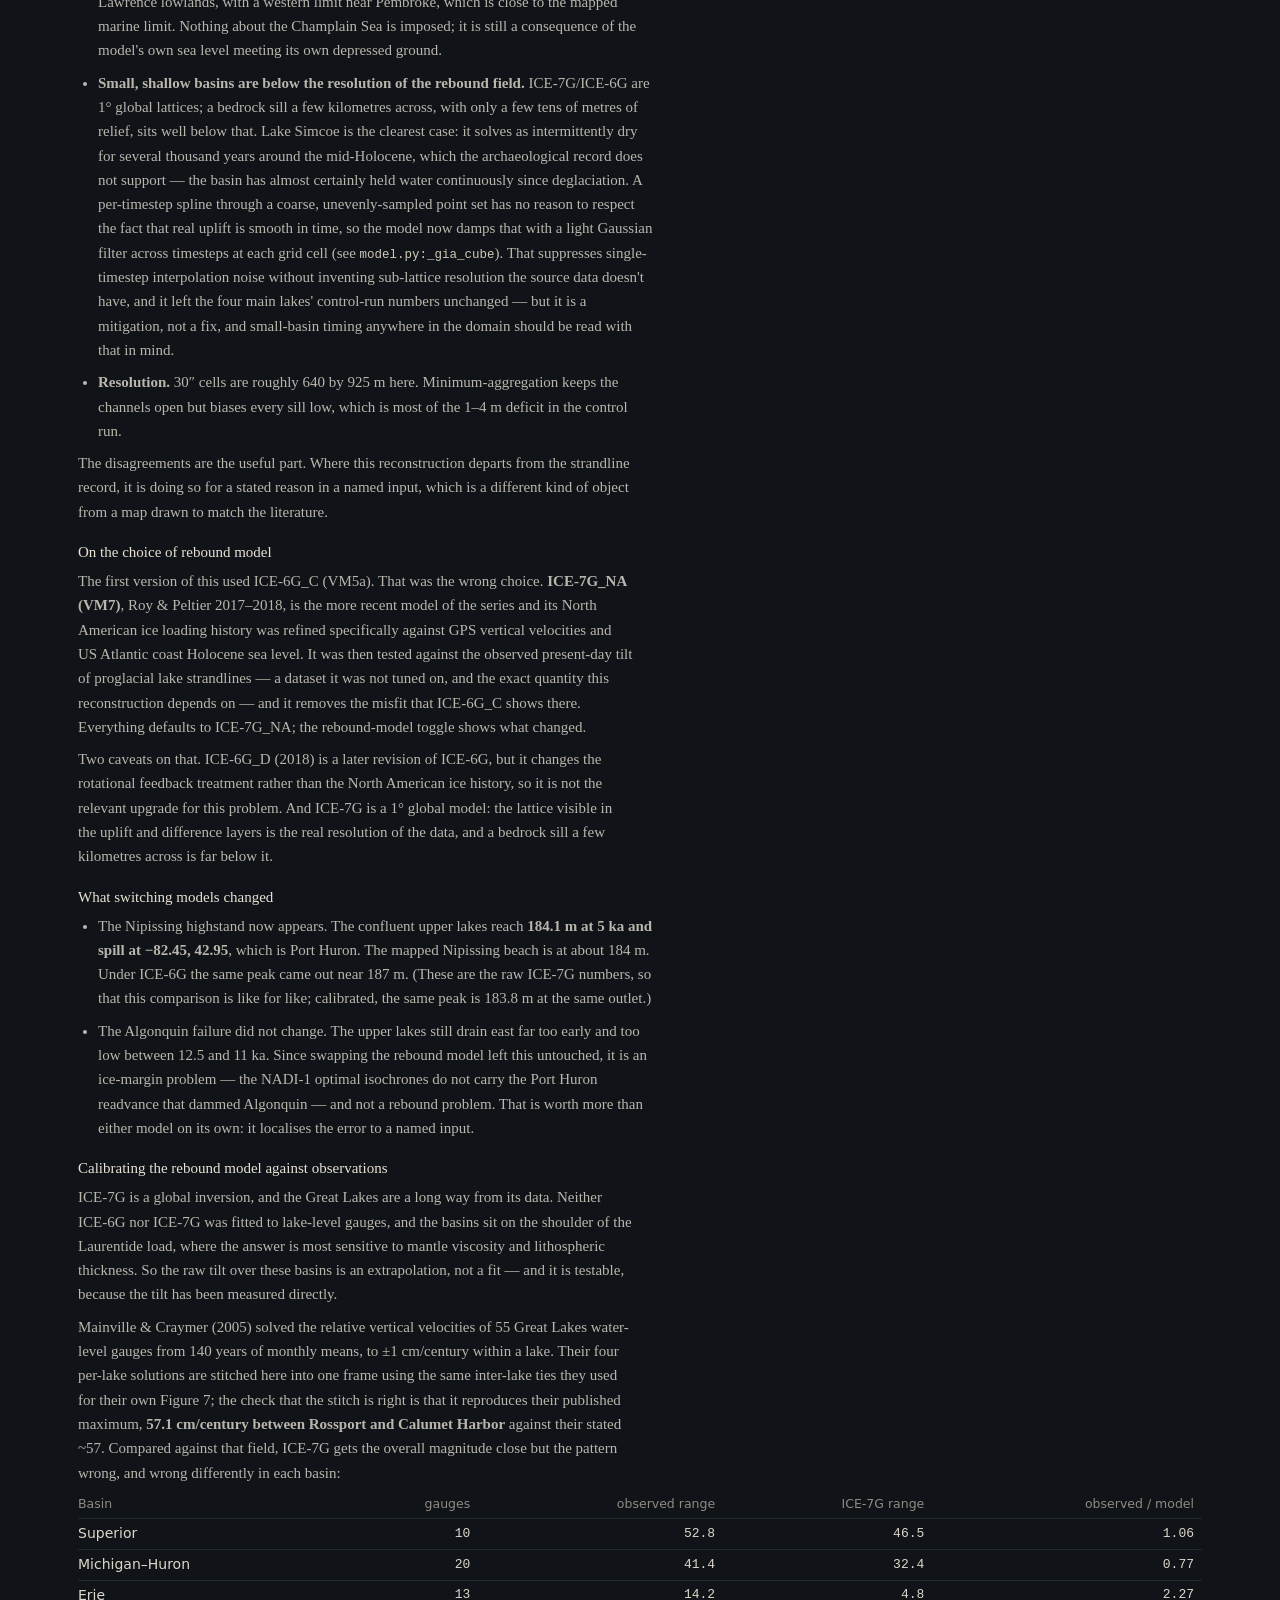
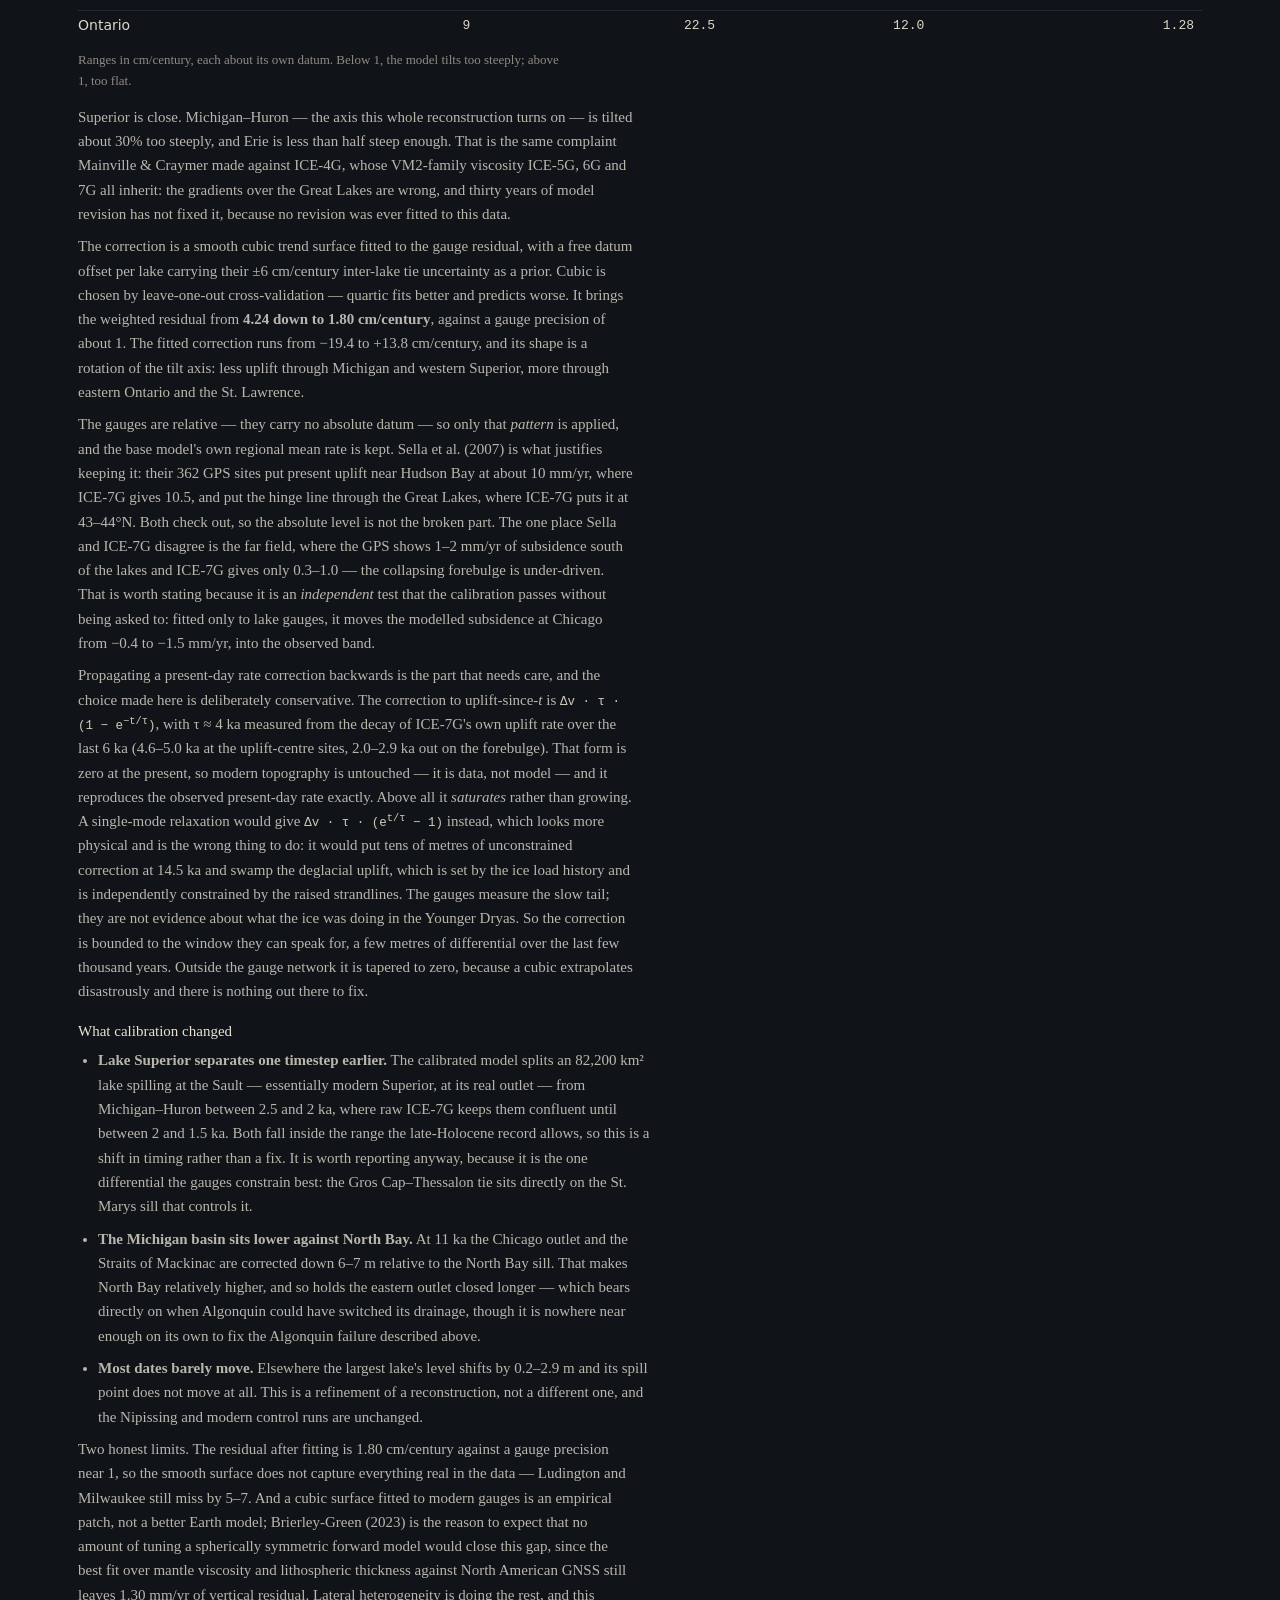
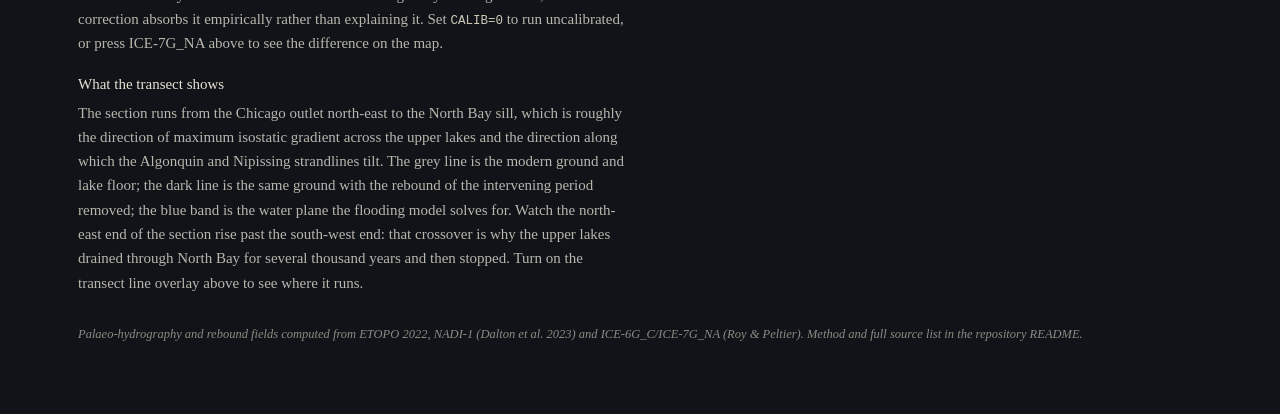
==== commit 33621f8b: "Integrated other isostatic rebound datasets." ====
--- a/index.html
+++ b/index.html
@@ -29,6 +29,7 @@
       <label class="radio"><input type="radio" name="base" value="uplift"> uplift since date</label>
       <label class="radio"><input type="radio" name="base" value="topo"> palaeo topo-bathymetry</label>
       <label class="radio"><input type="radio" name="base" value="diff"> ICE-7G − ICE-6G</label>
+      <label class="radio"><input type="radio" name="base" value="calib"> gauge calibration correction</label>
     </div>
     <div class="grp">
       <h3>Overlays</h3>
@@ -61,7 +62,8 @@
     <span style="margin-left:auto;display:flex;gap:8px;align-items:center">
       <span style="font:italic 13px Georgia,serif;color:var(--dim)">rebound model</span>
       <button class="btn" id="m6" aria-pressed="false">ICE-6G_C</button>
-      <button class="btn" id="m7" aria-pressed="true">ICE-7G_NA</button>
+      <button class="btn" id="m7" aria-pressed="false">ICE-7G_NA</button>
+      <button class="btn" id="mc" aria-pressed="true">calibrated</button>
       <div class="scale" id="scaleWrap" style="display:none"><span id="smin"></span><canvas class="ramp" id="ramp" width="150" height="11"></canvas><span id="smax"></span></div>
     </span>
   </div>
@@ -104,14 +106,15 @@
 <ul>
 <li>Topography and bathymetry — ETOPO 2022 15″ global relief, NOAA NCEI, which carries the NOAA Great Lakes bathymetric grids. Six tiles, mosaicked, then aggregated to 30″ by minimum rather than mean: averaging closed the St. Clair, Niagara and St. Marys channels, which are narrower than a cell, and with them the outlets the whole model turns on.</li>
 <li>Ice margins — NADI-1 optimal isochrones, Dalton et al. 2023, <em>Quaternary Science Reviews</em> 321, 108345 (Zenodo 8161764). 49 isochrones at 500-year steps; the optimal rather than minimum or maximum extent is used throughout.</li>
-<li>Isostatic rebound — <b>ICE-7G_NA (VM7)</b> land deformation, Roy &amp; Peltier 2017–2018, via Godbout, Brouard and Roy, PANGAEA 947536. This is the current model of the ICE-<em>x</em>G series for North America; its ice loading history was refined against GPS vertical velocities and Holocene sea level, and it was then validated against the present-day tilt of proglacial lake strandlines, which is precisely the quantity this reconstruction rests on. The <code>GIA</code> field is uplift since time <em>t</em>, interpolated by bicubic spline from the native 1° lattice, then lightly smoothed across timesteps — see the note on small basins below. An earlier version of this map used ICE-6G_C (VM5a); the rebound-model toggle above shows what changed.</li>
+<li>Isostatic rebound — <b>ICE-7G_NA (VM7)</b> land deformation, Roy &amp; Peltier 2017–2018, via Godbout, Brouard and Roy, PANGAEA 947536. This is the current model of the ICE-<em>x</em>G series for North America; its ice loading history was refined against GPS vertical velocities and Holocene sea level, and it was then validated against the present-day tilt of proglacial lake strandlines, which is precisely the quantity this reconstruction rests on. The <code>GIA</code> field is uplift since time <em>t</em>, interpolated by bicubic spline from the native 1° lattice, then lightly smoothed across timesteps — see the note on small basins below. An earlier version of this map used ICE-6G_C (VM5a); the rebound-model toggle above shows what changed. The default is now that field <em>calibrated over the Great Lakes</em> against the three observational datasets below — see <a href="#calib">Calibrating the rebound model</a>.</li>
+<li>Present-day tilt, used to calibrate the above — <b>Mainville &amp; Craymer 2005</b>, <em>GSA Bulletin</em> 117, 1070–1080: relative vertical velocities at 55 Great Lakes water-level gauges from 1860–2000 monthly means, good to ±1 cm/century within a lake. <b>Sella et al. 2007</b>, <em>Geophysical Research Letters</em> 34, L02306: vertical velocities at 362 North American GPS sites, which supply the absolute frame the gauges lack. <b>Brierley-Green 2023</b>, MSc thesis, University of Victoria: a grid search over mantle viscosity and lithospheric thickness against North American GNSS, which bounds how well any spherically symmetric forward model can do here.</li>
 </ul>
 
 <h4>Where it agrees with the geology</h4>
 <ul>
 <li>At 0 ka the four lakes come out within 1–5% on area and 1–4 m on level, and Michigan–Huron spills at Port Huron and Ontario at the Thousand Islands — the real outlets, located by the model.</li>
 <li>At 14 ka a single proglacial lake ponds against the ice across the Erie, Saginaw and Huron basins at 218 m, close to the mapped Lake Warren shoreline.</li>
-<li>At 5 ka the confluent upper lakes stand at <b>184.1 m and spill at −82.45, 42.95</b> — the Nipissing highstand elevation, at Port Huron, with nothing in the model told to put it there.</li>
+<li>At 5 ka the confluent upper lakes stand at <b>183.8 m and spill at −82.45, 42.95</b> — the Nipissing highstand elevation, at Port Huron, with nothing in the model told to put it there. (184.1 m before the gauge calibration; the mapped strandline is about 184 m.)</li>
 <li>At 0 ka all four modern outlets are located by the model: Port Huron, the Sault, Niagara and the Thousand Islands.</li>
 <li>The Champlain Sea appears unprompted in the St. Lawrence and Ottawa lowlands between roughly 13 and 11 ka, because the model's own sea level meets the model's own depressed ground.</li>
 <li>Superior stays confluent with Michigan–Huron through the mid-Holocene and separates at the Sault between 2 and 1.5 ka, which is when the geological record has it separating.</li>
@@ -140,9 +143,30 @@
 
 <h4>What switching models changed</h4>
 <ul>
-<li>The Nipissing highstand now appears. The confluent upper lakes reach <b>184.1 m at 5 ka and spill at −82.45, 42.95</b>, which is Port Huron. The mapped Nipissing beach is at about 184 m. Under ICE-6G the same peak came out near 187 m.</li>
+<li>The Nipissing highstand now appears. The confluent upper lakes reach <b>184.1 m at 5 ka and spill at −82.45, 42.95</b>, which is Port Huron. The mapped Nipissing beach is at about 184 m. Under ICE-6G the same peak came out near 187 m. (These are the raw ICE-7G numbers, so that this comparison is like for like; calibrated, the same peak is 183.8 m at the same outlet.)</li>
 <li>The Algonquin failure did not change. The upper lakes still drain east far too early and too low between 12.5 and 11 ka. Since swapping the rebound model left this untouched, it is an ice-margin problem — the NADI-1 optimal isochrones do not carry the Port Huron readvance that dammed Algonquin — and not a rebound problem. That is worth more than either model on its own: it localises the error to a named input.</li>
 </ul>
+
+<h4 id="calib">Calibrating the rebound model against observations</h4>
+<p>ICE-7G is a global inversion, and the Great Lakes are a long way from its data. Neither ICE-6G nor ICE-7G was fitted to lake-level gauges, and the basins sit on the shoulder of the Laurentide load, where the answer is most sensitive to mantle viscosity and lithospheric thickness. So the raw tilt over these basins is an extrapolation, not a fit — and it is testable, because the tilt has been measured directly.</p>
+<p>Mainville &amp; Craymer (2005) solved the relative vertical velocities of 55 Great Lakes water-level gauges from 140 years of monthly means, to ±1 cm/century within a lake. Their four per-lake solutions are stitched here into one frame using the same inter-lake ties they used for their own Figure 7; the check that the stitch is right is that it reproduces their published maximum, <b>57.1 cm/century between Rossport and Calumet Harbor</b> against their stated ~57. Compared against that field, ICE-7G gets the overall magnitude close but the pattern wrong, and wrong differently in each basin:</p>
+<table style="margin:10px 0 14px"><tr><th>Basin</th><th style="text-align:right">gauges</th><th style="text-align:right">observed range</th><th style="text-align:right">ICE-7G range</th><th style="text-align:right">observed / model</th></tr>
+<tr><td>Superior</td><td class="n">10</td><td class="n">52.8</td><td class="n">46.5</td><td class="n">1.06</td></tr>
+<tr><td>Michigan–Huron</td><td class="n">20</td><td class="n">41.4</td><td class="n">32.4</td><td class="n">0.77</td></tr>
+<tr><td>Erie</td><td class="n">13</td><td class="n">14.2</td><td class="n">4.8</td><td class="n">2.27</td></tr>
+<tr><td>Ontario</td><td class="n">9</td><td class="n">22.5</td><td class="n">12.0</td><td class="n">1.28</td></tr></table>
+<p style="margin:-6px 0 14px;font-size:13px;color:var(--dim)">Ranges in cm/century, each about its own datum. Below 1, the model tilts too steeply; above 1, too flat.</p>
+<p>Superior is close. Michigan–Huron — the axis this whole reconstruction turns on — is tilted about 30% too steeply, and Erie is less than half steep enough. That is the same complaint Mainville &amp; Craymer made against ICE-4G, whose VM2-family viscosity ICE-5G, 6G and 7G all inherit: the gradients over the Great Lakes are wrong, and thirty years of model revision has not fixed it, because no revision was ever fitted to this data.</p>
+<p>The correction is a smooth cubic trend surface fitted to the gauge residual, with a free datum offset per lake carrying their ±6 cm/century inter-lake tie uncertainty as a prior. Cubic is chosen by leave-one-out cross-validation — quartic fits better and predicts worse. It brings the weighted residual from <b>4.24 down to 1.80 cm/century</b>, against a gauge precision of about 1. The fitted correction runs from −19.4 to +13.8 cm/century, and its shape is a rotation of the tilt axis: less uplift through Michigan and western Superior, more through eastern Ontario and the St. Lawrence.</p>
+<p>The gauges are relative — they carry no absolute datum — so only that <em>pattern</em> is applied, and the base model's own regional mean rate is kept. Sella et al. (2007) is what justifies keeping it: their 362 GPS sites put present uplift near Hudson Bay at about 10 mm/yr, where ICE-7G gives 10.5, and put the hinge line through the Great Lakes, where ICE-7G puts it at 43–44°N. Both check out, so the absolute level is not the broken part. The one place Sella and ICE-7G disagree is the far field, where the GPS shows 1–2 mm/yr of subsidence south of the lakes and ICE-7G gives only 0.3–1.0 — the collapsing forebulge is under-driven. That is worth stating because it is an <em>independent</em> test that the calibration passes without being asked to: fitted only to lake gauges, it moves the modelled subsidence at Chicago from −0.4 to −1.5 mm/yr, into the observed band.</p>
+<p>Propagating a present-day rate correction backwards is the part that needs care, and the choice made here is deliberately conservative. The correction to uplift-since-<em>t</em> is <code>Δv · τ · (1 − e<sup>−t/τ</sup>)</code>, with τ ≈ 4 ka measured from the decay of ICE-7G's own uplift rate over the last 6 ka (4.6–5.0 ka at the uplift-centre sites, 2.0–2.9 ka out on the forebulge). That form is zero at the present, so modern topography is untouched — it is data, not model — and it reproduces the observed present-day rate exactly. Above all it <em>saturates</em> rather than growing. A single-mode relaxation would give <code>Δv · τ · (e<sup>t/τ</sup> − 1)</code> instead, which looks more physical and is the wrong thing to do: it would put tens of metres of unconstrained correction at 14.5 ka and swamp the deglacial uplift, which is set by the ice load history and is independently constrained by the raised strandlines. The gauges measure the slow tail; they are not evidence about what the ice was doing in the Younger Dryas. So the correction is bounded to the window they can speak for, a few metres of differential over the last few thousand years. Outside the gauge network it is tapered to zero, because a cubic extrapolates disastrously and there is nothing out there to fix.</p>
+<h4>What calibration changed</h4>
+<ul>
+<li><b>Lake Superior separates one timestep earlier.</b> The calibrated model splits an 82,200 km² lake spilling at the Sault — essentially modern Superior, at its real outlet — from Michigan–Huron between 2.5 and 2 ka, where raw ICE-7G keeps them confluent until between 2 and 1.5 ka. Both fall inside the range the late-Holocene record allows, so this is a shift in timing rather than a fix. It is worth reporting anyway, because it is the one differential the gauges constrain best: the Gros Cap–Thessalon tie sits directly on the St. Marys sill that controls it.</li>
+<li><b>The Michigan basin sits lower against North Bay.</b> At 11 ka the Chicago outlet and the Straits of Mackinac are corrected down 6–7 m relative to the North Bay sill. That makes North Bay relatively higher, and so holds the eastern outlet closed longer — which bears directly on when Algonquin could have switched its drainage, though it is nowhere near enough on its own to fix the Algonquin failure described above.</li>
+<li><b>Most dates barely move.</b> Elsewhere the largest lake's level shifts by 0.2–2.9 m and its spill point does not move at all. This is a refinement of a reconstruction, not a different one, and the Nipissing and modern control runs are unchanged.</li>
+</ul>
+<p>Two honest limits. The residual after fitting is 1.80 cm/century against a gauge precision near 1, so the smooth surface does not capture everything real in the data — Ludington and Milwaukee still miss by 5–7. And a cubic surface fitted to modern gauges is an empirical patch, not a better Earth model; Brierley-Green (2023) is the reason to expect that no amount of tuning a spherically symmetric forward model would close this gap, since the best fit over mantle viscosity and lithospheric thickness against North American GNSS still leaves 1.30 mm/yr of vertical residual. Lateral heterogeneity is doing the rest, and this correction absorbs it empirically rather than explaining it. Set <code>CALIB=0</code> to run uncalibrated, or press ICE-7G_NA above to see the difference on the map.</p>
 
 <h4>What the transect shows</h4>
 <p>The section runs from the Chicago outlet north-east to the North Bay sill, which is roughly the direction of maximum isostatic gradient across the upper lakes and the direction along which the Algonquin and Nipissing strandlines tilt. The grey line is the modern ground and lake floor; the dark line is the same ground with the rebound of the intervening period removed; the blue band is the water plane the flooding model solves for. Watch the north-east end of the section rise past the south-west end: that crossover is why the upper lakes drained through North Bay for several thousand years and then stopped. Turn on the transect line overlay above to see where it runs.</p>
